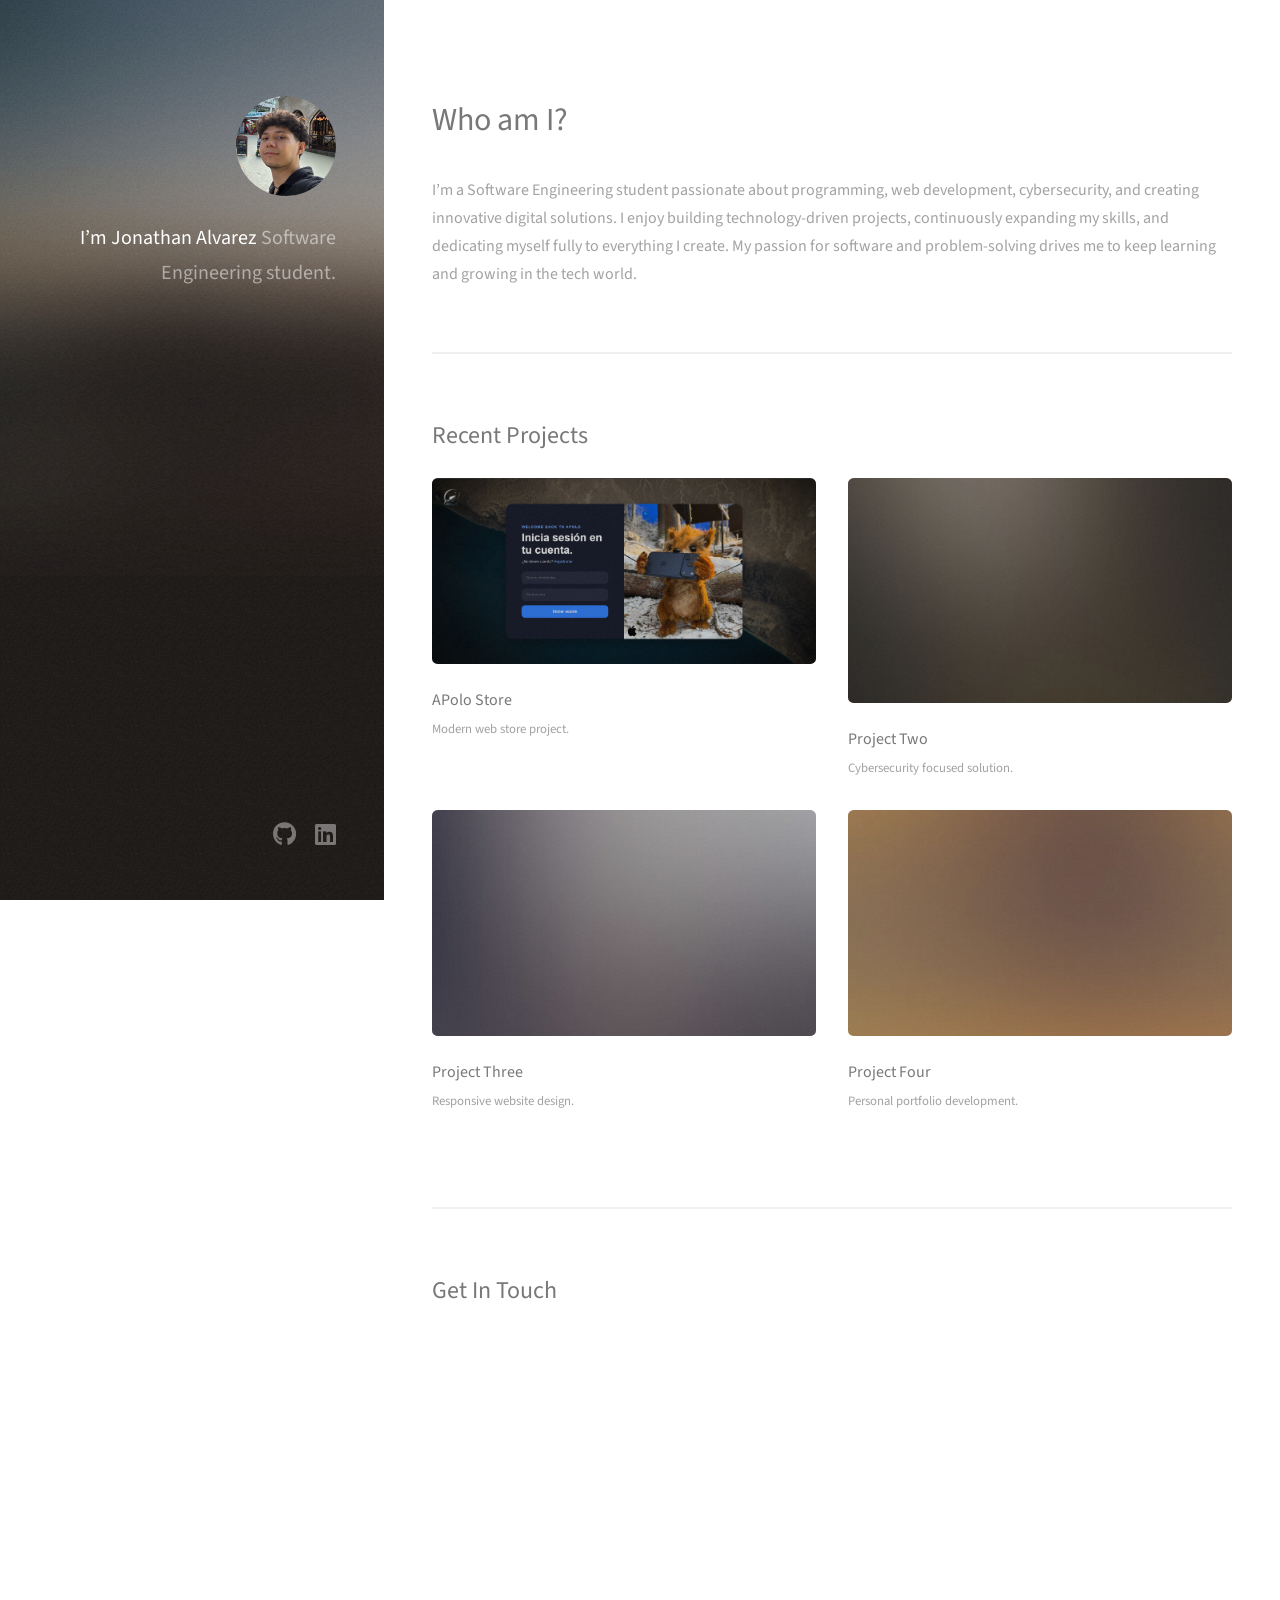
==== index.html @ e80d693e "Update index.html" ====
<!DOCTYPE HTML>
<!--
	Strata by HTML5 UP
-->
<html>
	<head>
		<title>Jonathan Alvarez - Introduction</title>

		<link rel="icon" type="image/png" href="images/favicon.png">

		<meta charset="utf-8" />
		<meta name="viewport" content="width=device-width, initial-scale=1, user-scalable=no" />

		<link rel="stylesheet" href="assets/css/main.css" />

		<!-- AOS Animations -->
		<link rel="stylesheet" href="https://unpkg.com/aos@2.3.1/dist/aos.css" />

	</head>

	<body class="is-preload">

		<!-- Header -->
		<header id="header">
			<div class="inner" data-aos="fade-right">

				<a href="#" class="image avatar">
					<img src="images/avatar.jpg" alt="" />
				</a>

				<h1>
					<strong>I’m Jonathan Alvarez</strong><br />
					Software Engineering student.
				</h1>

			</div>
		</header>

		<!-- Main -->
		<div id="main">

			<!-- One -->
			<section id="one" data-aos="fade-up">

				<header class="major">
					<h2>Who am I?</h2>
				</header>

				<p>
					I’m a Software Engineering student passionate about programming,
					web development, cybersecurity, and creating innovative digital
					solutions. I enjoy building technology-driven projects,
					continuously expanding my skills, and dedicating myself fully
					to everything I create. My passion for software and
					problem-solving drives me to keep learning and growing
					in the tech world.
				</p>

			</section>

			<!-- Two -->
<section id="two" data-aos="fade-up">

	<h2>Recent Projects</h2>

	<div class="row">

		<article class="col-6 col-12-xsmall work-item"
		data-aos="fade-up"
		data-aos-delay="100">

			<a href="images/fulls/01.png" class="image fit">
				<img src="images/thumbs/01.png" alt="" />
			</a>

			<h3>APolo Store</h3>
			<p>Modern web store project.</p>

		</article>

		<article class="col-6 col-12-xsmall work-item"
		data-aos="fade-up"
		data-aos-delay="200">

			<a href="images/fulls/02.jpg" class="image fit">
				<img src="images/thumbs/02.jpg" alt="" />
			</a>

			<h3>Project Two</h3>
			<p>Cybersecurity focused solution.</p>

		</article>

		<article class="col-6 col-12-xsmall work-item"
		data-aos="fade-up"
		data-aos-delay="300">

			<a href="images/fulls/03.jpg" class="image fit">
				<img src="images/thumbs/03.jpg" alt="" />
			</a>

			<h3>Project Three</h3>
			<p>Responsive website design.</p>

		</article>

		<article class="col-6 col-12-xsmall work-item"
		data-aos="fade-up"
		data-aos-delay="400">

			<a href="images/fulls/04.jpg" class="image fit">
				<img src="images/thumbs/04.jpg" alt="" />
			</a>

			<h3>Project Four</h3>
			<p>Personal portfolio development.</p>

		</article>

	</div>

</section>

			<!-- Three -->
			<section id="two" data-aos="fade-up" data-aos-duration="2500">

				<h2>Get In Touch</h2>

				<div class="row">

					<div class="col-8 col-12-small">

						<iframe 
							data-tally-src="https://tally.so/embed/J9eVKo"
							loading="lazy"
							width="100%"
							height="600"
							frameborder="0"
							marginheight="0"
							marginwidth="0"
							title="Contact Form">
						</iframe>

						<script>
						var d=document,w="https://tally.so/widgets/embed.js",v=function(){
						if(typeof Tally!=="undefined"){Tally.loadEmbeds();}
						else{
							d.querySelectorAll("iframe[data-tally-src]:not([src])")
							.forEach(function(e){e.src=e.dataset.tallySrc;});
						}
						};
						if(typeof Tally!=="undefined"){v();}
						else if(d.querySelector('script[src="'+w+'"]')==null){
							var s=d.createElement("script");
							s.src=w;
							s.onload=v;
							s.onerror=v;
							d.body.appendChild(s);
						}
						</script>

					</div>

				</div>

			</section>

		</div>

		<!-- Footer -->
		<footer id="footer">

			<div class="inner">

				<ul class="icons">

					<li>
						<a href="https://github.com/JoniAlv"
						class="icon brands fa-github"
						target="_blank">

						<span class="label">Github</span>
						</a>
					</li>

					<li>
						<a href="https://www.linkedin.com/in/jonathan-alvarez-beh-a137b640a/"
						class="icon brands fa-linkedin"
						target="_blank">

						<span class="label">LinkedIn</span>
						</a>
					</li>

				</ul>

			</div>

		</footer>

		<!-- Scripts -->
		<script src="assets/js/jquery.min.js"></script>
		<script src="assets/js/jquery.poptrox.min.js"></script>
		<script src="assets/js/browser.min.js"></script>
		<script src="assets/js/breakpoints.min.js"></script>
		<script src="assets/js/util.js"></script>
		<script src="assets/js/main.js"></script>

		<!-- AOS -->
		<script src="https://unpkg.com/aos@2.3.1/dist/aos.js"></script>

		<script>
			AOS.init({
	duration: 2200,
	delay: 100,
	easing: 'ease-in-out',
	once: true
});
		</script>

	</body>
</html>
---- assets/css/main.css ----
@import url("fontawesome-all.min.css");
@import url("https://fonts.googleapis.com/css?family=Source+Sans+Pro:400,400italic");

/*
	Strata by HTML5 UP
	html5up.net | @ajlkn
	Free for personal and commercial use under the CCA 3.0 license (html5up.net/license)
*/

html, body, div, span, applet, object,
iframe, h1, h2, h3, h4, h5, h6, p, blockquote,
pre, a, abbr, acronym, address, big, cite,
code, del, dfn, em, img, ins, kbd, q, s, samp,
small, strike, strong, sub, sup, tt, var, b,
u, i, center, dl, dt, dd, ol, ul, li, fieldset,
form, label, legend, table, caption, tbody,
tfoot, thead, tr, th, td, article, aside,
canvas, details, embed, figure, figcaption,
footer, header, hgroup, menu, nav, output, ruby,
section, summary, time, mark, audio, video {
	margin: 0;
	padding: 0;
	border: 0;
	font-size: 100%;
	font: inherit;
	vertical-align: baseline;}

article, aside, details, figcaption, figure,
footer, header, hgroup, menu, nav, section {
	display: block;}

body {
	line-height: 1;
}

ol, ul {
	list-style: none;
}

blockquote, q {
	quotes: none;
}

	blockquote:before, blockquote:after, q:before, q:after {
		content: '';
		content: none;
	}

table {
	border-collapse: collapse;
	border-spacing: 0;
}

body {
	-webkit-text-size-adjust: none;
}

mark {
	background-color: transparent;
	color: inherit;
}

input::-moz-focus-inner {
	border: 0;
	padding: 0;
}

input, select, textarea {
	-moz-appearance: none;
	-webkit-appearance: none;
	-ms-appearance: none;
	appearance: none;
}

/* Basic */

	html {
		box-sizing: border-box;
	}

	*, *:before, *:after {
		box-sizing: inherit;
	}

	body {
		background: #fff;
	}

		body.is-preload *, body.is-preload *:before, body.is-preload *:after {
			-moz-animation: none !important;
			-webkit-animation: none !important;
			-ms-animation: none !important;
			animation: none !important;
			-moz-transition: none !important;
			-webkit-transition: none !important;
			-ms-transition: none !important;
			transition: none !important;
		}

	body, input, select, textarea {
		color: #a2a2a2;
		font-family: "Source Sans Pro", Helvetica, sans-serif;
		font-size: 16pt;
		font-weight: 400;
		line-height: 1.75em;
	}

	a {
		-moz-transition: color 0.2s ease-in-out, border-color 0.2s ease-in-out;
		-webkit-transition: color 0.2s ease-in-out, border-color 0.2s ease-in-out;
		-ms-transition: color 0.2s ease-in-out, border-color 0.2s ease-in-out;
		transition: color 0.2s ease-in-out, border-color 0.2s ease-in-out;
		border-bottom: dotted 1px;
		color: #49bf9d;
		text-decoration: none;
	}

		a:hover {
			border-bottom-color: transparent;
			color: #49bf9d !important;
			text-decoration: none;
		}

	strong, b {
		color: #787878;
		font-weight: 400;
	}

	em, i {
		font-style: italic;
	}

	p {
		margin: 0 0 2em 0;
	}

	h1, h2, h3, h4, h5, h6 {
		color: #787878;
		font-weight: 400;
		line-height: 1em;
		margin: 0 0 1em 0;
	}

		h1 a, h2 a, h3 a, h4 a, h5 a, h6 a {
			color: inherit;
			text-decoration: none;
		}

	h1 {
		font-size: 2em;
		line-height: 1.5em;
	}

	h2 {
		font-size: 1.5em;
		line-height: 1.5em;
	}

	h3 {
		font-size: 1.25em;
		line-height: 1.5em;
	}

	h4 {
		font-size: 1.1em;
		line-height: 1.5em;
	}

	h5 {
		font-size: 0.9em;
		line-height: 1.5em;
	}

	h6 {
		font-size: 0.7em;
		line-height: 1.5em;
	}

	sub {
		font-size: 0.8em;
		position: relative;
		top: 0.5em;
	}

	sup {
		font-size: 0.8em;
		position: relative;
		top: -0.5em;
	}

	hr {
		border: 0;
		border-bottom: solid 2px #efefef;
		margin: 2em 0;
	}

		hr.major {
			margin: 3em 0;
		}

	blockquote {
		border-left: solid 6px #efefef;
		font-style: italic;
		margin: 0 0 2em 0;
		padding: 0.5em 0 0.5em 1.5em;
	}

	code {
		background: #f7f7f7;
		border-radius: 0.35em;
		border: solid 2px #efefef;
		font-family: "Courier New", monospace;
		font-size: 0.9em;
		margin: 0 0.25em;
		padding: 0.25em 0.65em;
	}

	pre {
		-webkit-overflow-scrolling: touch;
		font-family: "Courier New", monospace;
		font-size: 0.9em;
		margin: 0 0 2em 0;
	}

		pre code {
			display: block;
			line-height: 1.75em;
			padding: 1em 1.5em;
			overflow-x: auto;
		}

	.align-left {
		text-align: left;
	}

	.align-center {
		text-align: center;
	}

	.align-right {
		text-align: right;
	}

/* Container */

	.container {
		margin: 0 auto;
		max-width: calc(100% - 4em);
		width: 100%;
	}

		.container.xsmall {
			width: 25%;
		}

		.container.small {
			width: 50%;
		}

		.container.medium {
			width: 75%;
		}

		.container.large {
			width: 125%;
		}

		.container.xlarge {
			width: 150%;
		}

		.container.max {
			width: 100%;
		}

		@media screen and (max-width: 980px) {

			.container {
				width: 100% !important;
				max-width: 100% !important;
			}

		}

		@media screen and (max-width: 480px) {

			.container {
				max-width: calc(100% - 3em);
			}

		}

/* Row */

	.row {
		display: flex;
		flex-wrap: wrap;
		box-sizing: border-box;
		align-items: stretch;
	}

		.row > * {
			box-sizing: border-box;
		}

		.row.gtr-uniform > * > :last-child {
			margin-bottom: 0;
		}

		.row.aln-left {
			justify-content: flex-start;
		}

		.row.aln-center {
			justify-content: center;
		}

		.row.aln-right {
			justify-content: flex-end;
		}

		.row.aln-top {
			align-items: flex-start;
		}

		.row.aln-middle {
			align-items: center;
		}

		.row.aln-bottom {
			align-items: flex-end;
		}

		.row > .imp {
			order: -1;
		}

		.row > .col-1 {
			width: 8.33333%;
		}

		.row > .off-1 {
			margin-left: 8.33333%;
		}

		.row > .col-2 {
			width: 16.66667%;
		}

		.row > .off-2 {
			margin-left: 16.66667%;
		}

		.row > .col-3 {
			width: 25%;
		}

		.row > .off-3 {
			margin-left: 25%;
		}

		.row > .col-4 {
			width: 33.33333%;
		}

		.row > .off-4 {
			margin-left: 33.33333%;
		}

		.row > .col-5 {
			width: 41.66667%;
		}

		.row > .off-5 {
			margin-left: 41.66667%;
		}

		.row > .col-6 {
			width: 50%;
		}

		.row > .off-6 {
			margin-left: 50%;
		}

		.row > .col-7 {
			width: 58.33333%;
		}

		.row > .off-7 {
			margin-left: 58.33333%;
		}

		.row > .col-8 {
			width: 66.66667%;
		}

		.row > .off-8 {
			margin-left: 66.66667%;
		}

		.row > .col-9 {
			width: 75%;
		}

		.row > .off-9 {
			margin-left: 75%;
		}

		.row > .col-10 {
			width: 83.33333%;
		}

		.row > .off-10 {
			margin-left: 83.33333%;
		}

		.row > .col-11 {
			width: 91.66667%;
		}

		.row > .off-11 {
			margin-left: 91.66667%;
		}

		.row > .col-12 {
			width: 100%;
		}

		.row > .off-12 {
			margin-left: 100%;
		}

		.row.gtr-0 {
			margin-top: 0;
			margin-left: 0em;
		}

			.row.gtr-0 > * {
				padding: 0 0 0 0em;
			}

			.row.gtr-0.gtr-uniform {
				margin-top: 0em;
			}

				.row.gtr-0.gtr-uniform > * {
					padding-top: 0em;
				}

		.row.gtr-25 {
			margin-top: 0;
			margin-left: -0.625em;
		}

			.row.gtr-25 > * {
				padding: 0 0 0 0.625em;
			}

			.row.gtr-25.gtr-uniform {
				margin-top: -0.625em;
			}

				.row.gtr-25.gtr-uniform > * {
					padding-top: 0.625em;
				}

		.row.gtr-50 {
			margin-top: 0;
			margin-left: -1.25em;
		}

			.row.gtr-50 > * {
				padding: 0 0 0 1.25em;
			}

			.row.gtr-50.gtr-uniform {
				margin-top: -1.25em;
			}

				.row.gtr-50.gtr-uniform > * {
					padding-top: 1.25em;
				}

		.row {
			margin-top: 0;
			margin-left: -2.5em;
		}

			.row > * {
				padding: 0 0 0 2.5em;
			}

			.row.gtr-uniform {
				margin-top: -2.5em;
			}

				.row.gtr-uniform > * {
					padding-top: 2.5em;
				}

		.row.gtr-150 {
			margin-top: 0;
			margin-left: -3.75em;
		}

			.row.gtr-150 > * {
				padding: 0 0 0 3.75em;
			}

			.row.gtr-150.gtr-uniform {
				margin-top: -3.75em;
			}

				.row.gtr-150.gtr-uniform > * {
					padding-top: 3.75em;
				}

		.row.gtr-200 {
			margin-top: 0;
			margin-left: -5em;
		}

			.row.gtr-200 > * {
				padding: 0 0 0 5em;
			}

			.row.gtr-200.gtr-uniform {
				margin-top: -5em;
			}

				.row.gtr-200.gtr-uniform > * {
					padding-top: 5em;
				}

		@media screen and (max-width: 1800px) {

			.row {
				display: flex;
				flex-wrap: wrap;
				box-sizing: border-box;
				align-items: stretch;
			}

				.row > * {
					box-sizing: border-box;
				}

				.row.gtr-uniform > * > :last-child {
					margin-bottom: 0;
				}

				.row.aln-left {
					justify-content: flex-start;
				}

				.row.aln-center {
					justify-content: center;
				}

				.row.aln-right {
					justify-content: flex-end;
				}

				.row.aln-top {
					align-items: flex-start;
				}

				.row.aln-middle {
					align-items: center;
				}

				.row.aln-bottom {
					align-items: flex-end;
				}

				.row > .imp-xlarge {
					order: -1;
				}

				.row > .col-1-xlarge {
					width: 8.33333%;
				}

				.row > .off-1-xlarge {
					margin-left: 8.33333%;
				}

				.row > .col-2-xlarge {
					width: 16.66667%;
				}

				.row > .off-2-xlarge {
					margin-left: 16.66667%;
				}

				.row > .col-3-xlarge {
					width: 25%;
				}

				.row > .off-3-xlarge {
					margin-left: 25%;
				}

				.row > .col-4-xlarge {
					width: 33.33333%;
				}

				.row > .off-4-xlarge {
					margin-left: 33.33333%;
				}

				.row > .col-5-xlarge {
					width: 41.66667%;
				}

				.row > .off-5-xlarge {
					margin-left: 41.66667%;
				}

				.row > .col-6-xlarge {
					width: 50%;
				}

				.row > .off-6-xlarge {
					margin-left: 50%;
				}

				.row > .col-7-xlarge {
					width: 58.33333%;
				}

				.row > .off-7-xlarge {
					margin-left: 58.33333%;
				}

				.row > .col-8-xlarge {
					width: 66.66667%;
				}

				.row > .off-8-xlarge {
					margin-left: 66.66667%;
				}

				.row > .col-9-xlarge {
					width: 75%;
				}

				.row > .off-9-xlarge {
					margin-left: 75%;
				}

				.row > .col-10-xlarge {
					width: 83.33333%;
				}

				.row > .off-10-xlarge {
					margin-left: 83.33333%;
				}

				.row > .col-11-xlarge {
					width: 91.66667%;
				}

				.row > .off-11-xlarge {
					margin-left: 91.66667%;
				}

				.row > .col-12-xlarge {
					width: 100%;
				}

				.row > .off-12-xlarge {
					margin-left: 100%;
				}

				.row.gtr-0 {
					margin-top: 0;
					margin-left: 0em;
				}

					.row.gtr-0 > * {
						padding: 0 0 0 0em;
					}

					.row.gtr-0.gtr-uniform {
						margin-top: 0em;
					}

						.row.gtr-0.gtr-uniform > * {
							padding-top: 0em;
						}

				.row.gtr-25 {
					margin-top: 0;
					margin-left: -0.625em;
				}

					.row.gtr-25 > * {
						padding: 0 0 0 0.625em;
					}

					.row.gtr-25.gtr-uniform {
						margin-top: -0.625em;
					}

						.row.gtr-25.gtr-uniform > * {
							padding-top: 0.625em;
						}

				.row.gtr-50 {
					margin-top: 0;
					margin-left: -1.25em;
				}

					.row.gtr-50 > * {
						padding: 0 0 0 1.25em;
					}

					.row.gtr-50.gtr-uniform {
						margin-top: -1.25em;
					}

						.row.gtr-50.gtr-uniform > * {
							padding-top: 1.25em;
						}

				.row {
					margin-top: 0;
					margin-left: -2.5em;
				}

					.row > * {
						padding: 0 0 0 2.5em;
					}

					.row.gtr-uniform {
						margin-top: -2.5em;
					}

						.row.gtr-uniform > * {
							padding-top: 2.5em;
						}

				.row.gtr-150 {
					margin-top: 0;
					margin-left: -3.75em;
				}

					.row.gtr-150 > * {
						padding: 0 0 0 3.75em;
					}

					.row.gtr-150.gtr-uniform {
						margin-top: -3.75em;
					}

						.row.gtr-150.gtr-uniform > * {
							padding-top: 3.75em;
						}

				.row.gtr-200 {
					margin-top: 0;
					margin-left: -5em;
				}

					.row.gtr-200 > * {
						padding: 0 0 0 5em;
					}

					.row.gtr-200.gtr-uniform {
						margin-top: -5em;
					}

						.row.gtr-200.gtr-uniform > * {
							padding-top: 5em;
						}

		}

		@media screen and (max-width: 1280px) {

			.row {
				display: flex;
				flex-wrap: wrap;
				box-sizing: border-box;
				align-items: stretch;
			}

				.row > * {
					box-sizing: border-box;
				}

				.row.gtr-uniform > * > :last-child {
					margin-bottom: 0;
				}

				.row.aln-left {
					justify-content: flex-start;
				}

				.row.aln-center {
					justify-content: center;
				}

				.row.aln-right {
					justify-content: flex-end;
				}

				.row.aln-top {
					align-items: flex-start;
				}

				.row.aln-middle {
					align-items: center;
				}

				.row.aln-bottom {
					align-items: flex-end;
				}

				.row > .imp-large {
					order: -1;
				}

				.row > .col-1-large {
					width: 8.33333%;
				}

				.row > .off-1-large {
					margin-left: 8.33333%;
				}

				.row > .col-2-large {
					width: 16.66667%;
				}

				.row > .off-2-large {
					margin-left: 16.66667%;
				}

				.row > .col-3-large {
					width: 25%;
				}

				.row > .off-3-large {
					margin-left: 25%;
				}

				.row > .col-4-large {
					width: 33.33333%;
				}

				.row > .off-4-large {
					margin-left: 33.33333%;
				}

				.row > .col-5-large {
					width: 41.66667%;
				}

				.row > .off-5-large {
					margin-left: 41.66667%;
				}

				.row > .col-6-large {
					width: 50%;
				}

				.row > .off-6-large {
					margin-left: 50%;
				}

				.row > .col-7-large {
					width: 58.33333%;
				}

				.row > .off-7-large {
					margin-left: 58.33333%;
				}

				.row > .col-8-large {
					width: 66.66667%;
				}

				.row > .off-8-large {
					margin-left: 66.66667%;
				}

				.row > .col-9-large {
					width: 75%;
				}

				.row > .off-9-large {
					margin-left: 75%;
				}

				.row > .col-10-large {
					width: 83.33333%;
				}

				.row > .off-10-large {
					margin-left: 83.33333%;
				}

				.row > .col-11-large {
					width: 91.66667%;
				}

				.row > .off-11-large {
					margin-left: 91.66667%;
				}

				.row > .col-12-large {
					width: 100%;
				}

				.row > .off-12-large {
					margin-left: 100%;
				}

				.row.gtr-0 {
					margin-top: 0;
					margin-left: 0em;
				}

					.row.gtr-0 > * {
						padding: 0 0 0 0em;
					}

					.row.gtr-0.gtr-uniform {
						margin-top: 0em;
					}

						.row.gtr-0.gtr-uniform > * {
							padding-top: 0em;
						}

				.row.gtr-25 {
					margin-top: 0;
					margin-left: -0.5em;
				}

					.row.gtr-25 > * {
						padding: 0 0 0 0.5em;
					}

					.row.gtr-25.gtr-uniform {
						margin-top: -0.5em;
					}

						.row.gtr-25.gtr-uniform > * {
							padding-top: 0.5em;
						}

				.row.gtr-50 {
					margin-top: 0;
					margin-left: -1em;
				}

					.row.gtr-50 > * {
						padding: 0 0 0 1em;
					}

					.row.gtr-50.gtr-uniform {
						margin-top: -1em;
					}

						.row.gtr-50.gtr-uniform > * {
							padding-top: 1em;
						}

				.row {
					margin-top: 0;
					margin-left: -2em;
				}

					.row > * {
						padding: 0 0 0 2em;
					}

					.row.gtr-uniform {
						margin-top: -2em;
					}

						.row.gtr-uniform > * {
							padding-top: 2em;
						}

				.row.gtr-150 {
					margin-top: 0;
					margin-left: -3em;
				}

					.row.gtr-150 > * {
						padding: 0 0 0 3em;
					}

					.row.gtr-150.gtr-uniform {
						margin-top: -3em;
					}

						.row.gtr-150.gtr-uniform > * {
							padding-top: 3em;
						}

				.row.gtr-200 {
					margin-top: 0;
					margin-left: -4em;
				}

					.row.gtr-200 > * {
						padding: 0 0 0 4em;
					}

					.row.gtr-200.gtr-uniform {
						margin-top: -4em;
					}

						.row.gtr-200.gtr-uniform > * {
							padding-top: 4em;
						}

		}

		@media screen and (max-width: 980px) {

			.row {
				display: flex;
				flex-wrap: wrap;
				box-sizing: border-box;
				align-items: stretch;
			}

				.row > * {
					box-sizing: border-box;
				}

				.row.gtr-uniform > * > :last-child {
					margin-bottom: 0;
				}

				.row.aln-left {
					justify-content: flex-start;
				}

				.row.aln-center {
					justify-content: center;
				}

				.row.aln-right {
					justify-content: flex-end;
				}

				.row.aln-top {
					align-items: flex-start;
				}

				.row.aln-middle {
					align-items: center;
				}

				.row.aln-bottom {
					align-items: flex-end;
				}

				.row > .imp-medium {
					order: -1;
				}

				.row > .col-1-medium {
					width: 8.33333%;
				}

				.row > .off-1-medium {
					margin-left: 8.33333%;
				}

				.row > .col-2-medium {
					width: 16.66667%;
				}

				.row > .off-2-medium {
					margin-left: 16.66667%;
				}

				.row > .col-3-medium {
					width: 25%;
				}

				.row > .off-3-medium {
					margin-left: 25%;
				}

				.row > .col-4-medium {
					width: 33.33333%;
				}

				.row > .off-4-medium {
					margin-left: 33.33333%;
				}

				.row > .col-5-medium {
					width: 41.66667%;
				}

				.row > .off-5-medium {
					margin-left: 41.66667%;
				}

				.row > .col-6-medium {
					width: 50%;
				}

				.row > .off-6-medium {
					margin-left: 50%;
				}

				.row > .col-7-medium {
					width: 58.33333%;
				}

				.row > .off-7-medium {
					margin-left: 58.33333%;
				}

				.row > .col-8-medium {
					width: 66.66667%;
				}

				.row > .off-8-medium {
					margin-left: 66.66667%;
				}

				.row > .col-9-medium {
					width: 75%;
				}

				.row > .off-9-medium {
					margin-left: 75%;
				}

				.row > .col-10-medium {
					width: 83.33333%;
				}

				.row > .off-10-medium {
					margin-left: 83.33333%;
				}

				.row > .col-11-medium {
					width: 91.66667%;
				}

				.row > .off-11-medium {
					margin-left: 91.66667%;
				}

				.row > .col-12-medium {
					width: 100%;
				}

				.row > .off-12-medium {
					margin-left: 100%;
				}

				.row.gtr-0 {
					margin-top: 0;
					margin-left: 0em;
				}

					.row.gtr-0 > * {
						padding: 0 0 0 0em;
					}

					.row.gtr-0.gtr-uniform {
						margin-top: 0em;
					}

						.row.gtr-0.gtr-uniform > * {
							padding-top: 0em;
						}

				.row.gtr-25 {
					margin-top: 0;
					margin-left: -0.5em;
				}

					.row.gtr-25 > * {
						padding: 0 0 0 0.5em;
					}

					.row.gtr-25.gtr-uniform {
						margin-top: -0.5em;
					}

						.row.gtr-25.gtr-uniform > * {
							padding-top: 0.5em;
						}

				.row.gtr-50 {
					margin-top: 0;
					margin-left: -1em;
				}

					.row.gtr-50 > * {
						padding: 0 0 0 1em;
					}

					.row.gtr-50.gtr-uniform {
						margin-top: -1em;
					}

						.row.gtr-50.gtr-uniform > * {
							padding-top: 1em;
						}

				.row {
					margin-top: 0;
					margin-left: -2em;
				}

					.row > * {
						padding: 0 0 0 2em;
					}

					.row.gtr-uniform {
						margin-top: -2em;
					}

						.row.gtr-uniform > * {
							padding-top: 2em;
						}

				.row.gtr-150 {
					margin-top: 0;
					margin-left: -3em;
				}

					.row.gtr-150 > * {
						padding: 0 0 0 3em;
					}

					.row.gtr-150.gtr-uniform {
						margin-top: -3em;
					}

						.row.gtr-150.gtr-uniform > * {
							padding-top: 3em;
						}

				.row.gtr-200 {
					margin-top: 0;
					margin-left: -4em;
				}

					.row.gtr-200 > * {
						padding: 0 0 0 4em;
					}

					.row.gtr-200.gtr-uniform {
						margin-top: -4em;
					}

						.row.gtr-200.gtr-uniform > * {
							padding-top: 4em;
						}

		}

		@media screen and (max-width: 736px) {

			.row {
				display: flex;
				flex-wrap: wrap;
				box-sizing: border-box;
				align-items: stretch;
			}

				.row > * {
					box-sizing: border-box;
				}

				.row.gtr-uniform > * > :last-child {
					margin-bottom: 0;
				}

				.row.aln-left {
					justify-content: flex-start;
				}

				.row.aln-center {
					justify-content: center;
				}

				.row.aln-right {
					justify-content: flex-end;
				}

				.row.aln-top {
					align-items: flex-start;
				}

				.row.aln-middle {
					align-items: center;
				}

				.row.aln-bottom {
					align-items: flex-end;
				}

				.row > .imp-small {
					order: -1;
				}

				.row > .col-1-small {
					width: 8.33333%;
				}

				.row > .off-1-small {
					margin-left: 8.33333%;
				}

				.row > .col-2-small {
					width: 16.66667%;
				}

				.row > .off-2-small {
					margin-left: 16.66667%;
				}

				.row > .col-3-small {
					width: 25%;
				}

				.row > .off-3-small {
					margin-left: 25%;
				}

				.row > .col-4-small {
					width: 33.33333%;
				}

				.row > .off-4-small {
					margin-left: 33.33333%;
				}

				.row > .col-5-small {
					width: 41.66667%;
				}

				.row > .off-5-small {
					margin-left: 41.66667%;
				}

				.row > .col-6-small {
					width: 50%;
				}

				.row > .off-6-small {
					margin-left: 50%;
				}

				.row > .col-7-small {
					width: 58.33333%;
				}

				.row > .off-7-small {
					margin-left: 58.33333%;
				}

				.row > .col-8-small {
					width: 66.66667%;
				}

				.row > .off-8-small {
					margin-left: 66.66667%;
				}

				.row > .col-9-small {
					width: 75%;
				}

				.row > .off-9-small {
					margin-left: 75%;
				}

				.row > .col-10-small {
					width: 83.33333%;
				}

				.row > .off-10-small {
					margin-left: 83.33333%;
				}

				.row > .col-11-small {
					width: 91.66667%;
				}

				.row > .off-11-small {
					margin-left: 91.66667%;
				}

				.row > .col-12-small {
					width: 100%;
				}

				.row > .off-12-small {
					margin-left: 100%;
				}

				.row.gtr-0 {
					margin-top: 0;
					margin-left: 0em;
				}

					.row.gtr-0 > * {
						padding: 0 0 0 0em;
					}

					.row.gtr-0.gtr-uniform {
						margin-top: 0em;
					}

						.row.gtr-0.gtr-uniform > * {
							padding-top: 0em;
						}

				.row.gtr-25 {
					margin-top: 0;
					margin-left: -0.375em;
				}

					.row.gtr-25 > * {
						padding: 0 0 0 0.375em;
					}

					.row.gtr-25.gtr-uniform {
						margin-top: -0.375em;
					}

						.row.gtr-25.gtr-uniform > * {
							padding-top: 0.375em;
						}

				.row.gtr-50 {
					margin-top: 0;
					margin-left: -0.75em;
				}

					.row.gtr-50 > * {
						padding: 0 0 0 0.75em;
					}

					.row.gtr-50.gtr-uniform {
						margin-top: -0.75em;
					}

						.row.gtr-50.gtr-uniform > * {
							padding-top: 0.75em;
						}

				.row {
					margin-top: 0;
					margin-left: -1.5em;
				}

					.row > * {
						padding: 0 0 0 1.5em;
					}

					.row.gtr-uniform {
						margin-top: -1.5em;
					}

						.row.gtr-uniform > * {
							padding-top: 1.5em;
						}

				.row.gtr-150 {
					margin-top: 0;
					margin-left: -2.25em;
				}

					.row.gtr-150 > * {
						padding: 0 0 0 2.25em;
					}

					.row.gtr-150.gtr-uniform {
						margin-top: -2.25em;
					}

						.row.gtr-150.gtr-uniform > * {
							padding-top: 2.25em;
						}

				.row.gtr-200 {
					margin-top: 0;
					margin-left: -3em;
				}

					.row.gtr-200 > * {
						padding: 0 0 0 3em;
					}

					.row.gtr-200.gtr-uniform {
						margin-top: -3em;
					}

						.row.gtr-200.gtr-uniform > * {
							padding-top: 3em;
						}

		}

		@media screen and (max-width: 480px) {

			.row {
				display: flex;
				flex-wrap: wrap;
				box-sizing: border-box;
				align-items: stretch;
			}

				.row > * {
					box-sizing: border-box;
				}

				.row.gtr-uniform > * > :last-child {
					margin-bottom: 0;
				}

				.row.aln-left {
					justify-content: flex-start;
				}

				.row.aln-center {
					justify-content: center;
				}

				.row.aln-right {
					justify-content: flex-end;
				}

				.row.aln-top {
					align-items: flex-start;
				}

				.row.aln-middle {
					align-items: center;
				}

				.row.aln-bottom {
					align-items: flex-end;
				}

				.row > .imp-xsmall {
					order: -1;
				}

				.row > .col-1-xsmall {
					width: 8.33333%;
				}

				.row > .off-1-xsmall {
					margin-left: 8.33333%;
				}

				.row > .col-2-xsmall {
					width: 16.66667%;
				}

				.row > .off-2-xsmall {
					margin-left: 16.66667%;
				}

				.row > .col-3-xsmall {
					width: 25%;
				}

				.row > .off-3-xsmall {
					margin-left: 25%;
				}

				.row > .col-4-xsmall {
					width: 33.33333%;
				}

				.row > .off-4-xsmall {
					margin-left: 33.33333%;
				}

				.row > .col-5-xsmall {
					width: 41.66667%;
				}

				.row > .off-5-xsmall {
					margin-left: 41.66667%;
				}

				.row > .col-6-xsmall {
					width: 50%;
				}

				.row > .off-6-xsmall {
					margin-left: 50%;
				}

				.row > .col-7-xsmall {
					width: 58.33333%;
				}

				.row > .off-7-xsmall {
					margin-left: 58.33333%;
				}

				.row > .col-8-xsmall {
					width: 66.66667%;
				}

				.row > .off-8-xsmall {
					margin-left: 66.66667%;
				}

				.row > .col-9-xsmall {
					width: 75%;
				}

				.row > .off-9-xsmall {
					margin-left: 75%;
				}

				.row > .col-10-xsmall {
					width: 83.33333%;
				}

				.row > .off-10-xsmall {
					margin-left: 83.33333%;
				}

				.row > .col-11-xsmall {
					width: 91.66667%;
				}

				.row > .off-11-xsmall {
					margin-left: 91.66667%;
				}

				.row > .col-12-xsmall {
					width: 100%;
				}

				.row > .off-12-xsmall {
					margin-left: 100%;
				}

				.row.gtr-0 {
					margin-top: 0;
					margin-left: 0em;
				}

					.row.gtr-0 > * {
						padding: 0 0 0 0em;
					}

					.row.gtr-0.gtr-uniform {
						margin-top: 0em;
					}

						.row.gtr-0.gtr-uniform > * {
							padding-top: 0em;
						}

				.row.gtr-25 {
					margin-top: 0;
					margin-left: -0.375em;
				}

					.row.gtr-25 > * {
						padding: 0 0 0 0.375em;
					}

					.row.gtr-25.gtr-uniform {
						margin-top: -0.375em;
					}

						.row.gtr-25.gtr-uniform > * {
							padding-top: 0.375em;
						}

				.row.gtr-50 {
					margin-top: 0;
					margin-left: -0.75em;
				}

					.row.gtr-50 > * {
						padding: 0 0 0 0.75em;
					}

					.row.gtr-50.gtr-uniform {
						margin-top: -0.75em;
					}

						.row.gtr-50.gtr-uniform > * {
							padding-top: 0.75em;
						}

				.row {
					margin-top: 0;
					margin-left: -1.5em;
				}

					.row > * {
						padding: 0 0 0 1.5em;
					}

					.row.gtr-uniform {
						margin-top: -1.5em;
					}

						.row.gtr-uniform > * {
							padding-top: 1.5em;
						}

				.row.gtr-150 {
					margin-top: 0;
					margin-left: -2.25em;
				}

					.row.gtr-150 > * {
						padding: 0 0 0 2.25em;
					}

					.row.gtr-150.gtr-uniform {
						margin-top: -2.25em;
					}

						.row.gtr-150.gtr-uniform > * {
							padding-top: 2.25em;
						}

				.row.gtr-200 {
					margin-top: 0;
					margin-left: -3em;
				}

					.row.gtr-200 > * {
						padding: 0 0 0 3em;
					}

					.row.gtr-200.gtr-uniform {
						margin-top: -3em;
					}

						.row.gtr-200.gtr-uniform > * {
							padding-top: 3em;
						}

		}

/* Section/Article */

	section.special, article.special {
		text-align: center;
	}

	header p {
		color: #b2b2b2;
		position: relative;
		margin: 0 0 1.5em 0;
	}

	header h2 + p {
		font-size: 1.25em;
		margin-top: -1em;
		line-height: 1.5em;
	}

	header h3 + p {
		font-size: 1.1em;
		margin-top: -0.8em;
		line-height: 1.5em;
	}

	header h4 + p,
	header h5 + p,
	header h6 + p {
		font-size: 0.9em;
		margin-top: -0.6em;
		line-height: 1.5em;
	}

	header.major h2 {
		font-size: 2em;
	}

/* Form */

	form {
		margin: 0 0 2em 0;
	}

	label {
		color: #787878;
		display: block;
		font-size: 0.9em;
		font-weight: 400;
		margin: 0 0 1em 0;
	}

	input[type="text"],
	input[type="password"],
	input[type="email"],
	select,
	textarea {
		-moz-appearance: none;
		-webkit-appearance: none;
		-ms-appearance: none;
		appearance: none;
		background: #f7f7f7;
		border-radius: 0.35em;
		border: solid 2px transparent;
		color: inherit;
		display: block;
		outline: 0;
		padding: 0 0.75em;
		text-decoration: none;
		width: 100%;
	}

		input[type="text"]:invalid,
		input[type="password"]:invalid,
		input[type="email"]:invalid,
		select:invalid,
		textarea:invalid {
			box-shadow: none;
		}

		input[type="text"]:focus,
		input[type="password"]:focus,
		input[type="email"]:focus,
		select:focus,
		textarea:focus {
			border-color: #49bf9d;
		}

	select {
		background-image: url("data:image/svg+xml;charset=utf8,%3Csvg xmlns='http://www.w3.org/2000/svg' width='40' height='40' preserveAspectRatio='none' viewBox='0 0 40 40'%3E%3Cpath d='M9.4,12.3l10.4,10.4l10.4-10.4c0.2-0.2,0.5-0.4,0.9-0.4c0.3,0,0.6,0.1,0.9,0.4l3.3,3.3c0.2,0.2,0.4,0.5,0.4,0.9 c0,0.4-0.1,0.6-0.4,0.9L20.7,31.9c-0.2,0.2-0.5,0.4-0.9,0.4c-0.3,0-0.6-0.1-0.9-0.4L4.3,17.3c-0.2-0.2-0.4-0.5-0.4-0.9 c0-0.4,0.1-0.6,0.4-0.9l3.3-3.3c0.2-0.2,0.5-0.4,0.9-0.4S9.1,12.1,9.4,12.3z' fill='%23dfdfdf' /%3E%3C/svg%3E");
		background-size: 1.25rem;
		background-repeat: no-repeat;
		background-position: calc(100% - 1rem) center;
		height: 2.75em;
		padding-right: 2.75em;
		text-overflow: ellipsis;
	}

		select option {
			color: #787878;
			background: #fff;
		}

		select:focus::-ms-value {
			background-color: transparent;
		}

		select::-ms-expand {
			display: none;
		}

	input[type="text"],
	input[type="password"],
	input[type="email"],
	select {
		height: 2.75em;
	}

	textarea {
		padding: 0.75em;
	}

	input[type="checkbox"],
	input[type="radio"] {
		-moz-appearance: none;
		-webkit-appearance: none;
		-ms-appearance: none;
		appearance: none;
		display: block;
		float: left;
		margin-right: -2em;
		opacity: 0;
		width: 1em;
		z-index: -1;
	}

		input[type="checkbox"] + label,
		input[type="radio"] + label {
			text-decoration: none;
			color: #a2a2a2;
			cursor: pointer;
			display: inline-block;
			font-size: 1em;
			font-weight: 400;
			padding-left: 2.4em;
			padding-right: 0.75em;
			position: relative;
		}

			input[type="checkbox"] + label:before,
			input[type="radio"] + label:before {
				-moz-osx-font-smoothing: grayscale;
				-webkit-font-smoothing: antialiased;
				display: inline-block;
				font-style: normal;
				font-variant: normal;
				text-rendering: auto;
				line-height: 1;
				text-transform: none !important;
				font-family: 'Font Awesome 5 Free';
				font-weight: 900;
			}

			input[type="checkbox"] + label:before,
			input[type="radio"] + label:before {
				background: #f7f7f7;
				border-radius: 0.35em;
				border: solid 2px transparent;
				content: '';
				display: inline-block;
				font-size: 0.8em;
				height: 2.0625em;
				left: 0;
				line-height: 1.85625em;
				position: absolute;
				text-align: center;
				top: 0;
				width: 2.0625em;
			}

		input[type="checkbox"]:checked + label:before,
		input[type="radio"]:checked + label:before {
			background: #787878;
			border-color: #787878;
			color: #fff;
			content: '\f00c';
		}

		input[type="checkbox"]:focus + label:before,
		input[type="radio"]:focus + label:before {
			border-color: #49bf9d;
		}

	input[type="checkbox"] + label:before {
		border-radius: 0.35em;
	}

	input[type="radio"] + label:before {
		border-radius: 100%;
	}

	::-webkit-input-placeholder {
		color: #b2b2b2 !important;
		opacity: 1.0;
	}

	:-moz-placeholder {
		color: #b2b2b2 !important;
		opacity: 1.0;
	}

	::-moz-placeholder {
		color: #b2b2b2 !important;
		opacity: 1.0;
	}

	:-ms-input-placeholder {
		color: #b2b2b2 !important;
		opacity: 1.0;
	}

/* Box */

	.box {
		border-radius: 0.35em;
		border: solid 2px #efefef;
		margin-bottom: 2em;
		padding: 1.5em;
	}

		.box > :last-child,
		.box > :last-child > :last-child,
		.box > :last-child > :last-child > :last-child {
			margin-bottom: 0;
		}

		.box.alt {
			border: 0;
			border-radius: 0;
			padding: 0;
		}

/* Icon */

	.icon {
		text-decoration: none;
		border-bottom: none;
		position: relative;
	}

		.icon:before {
			-moz-osx-font-smoothing: grayscale;
			-webkit-font-smoothing: antialiased;
			display: inline-block;
			font-style: normal;
			font-variant: normal;
			text-rendering: auto;
			line-height: 1;
			text-transform: none !important;
			font-family: 'Font Awesome 5 Free';
			font-weight: 400;
		}

		.icon > .label {
			display: none;
		}

		.icon:before {
			line-height: inherit;
		}

		.icon.solid:before {
			font-weight: 900;
		}

		.icon.brands:before {
			font-family: 'Font Awesome 5 Brands';
		}

/* Image */

	.image {
		border-radius: 0.35em;
		border: 0;
		display: inline-block;
		position: relative;
	}

		.image:before {
			-moz-transition: opacity 0.2s ease-in-out;
			-webkit-transition: opacity 0.2s ease-in-out;
			-ms-transition: opacity 0.2s ease-in-out;
			transition: opacity 0.2s ease-in-out;
			background: url("images/overlay.png");
			border-radius: 0.35em;
			content: '';
			display: block;
			height: 100%;
			left: 0;
			opacity: 0.5;
			position: absolute;
			top: 0;
			width: 100%;
		}

		.image.thumb {
			text-align: center;
		}

			.image.thumb:after {
				-moz-transition: opacity 0.2s ease-in-out;
				-webkit-transition: opacity 0.2s ease-in-out;
				-ms-transition: opacity 0.2s ease-in-out;
				transition: opacity 0.2s ease-in-out;
				border-radius: 0.35em;
				border: solid 3px rgba(255, 255, 255, 0.5);
				color: #fff;
				content: 'View';
				display: inline-block;
				font-size: 0.8em;
				font-weight: 400;
				left: 50%;
				line-height: 2.25em;
				margin: -1.25em 0 0 -3em;
				opacity: 0;
				padding: 0 1.5em;
				position: absolute;
				text-align: center;
				text-decoration: none;
				top: 50%;
				white-space: nowrap;
			}

			.image.thumb:hover:after {
				opacity: 1.0;
			}

			.image.thumb:hover:before {
				background: url("images/overlay.png"), url("images/overlay.png");
				opacity: 1.0;
			}

		.image img {
			border-radius: 0.35em;
			display: block;
		}

		.image.left {
			float: left;
			margin: 0 1.5em 1em 0;
			top: 0.25em;
		}

		.image.right {
			float: right;
			margin: 0 0 1em 1.5em;
			top: 0.25em;
		}

		.image.left, .image.right {
			max-width: 40%;
		}

			.image.left img, .image.right img {
				width: 100%;
			}

		.image.fit {
			display: block;
			margin: 0 0 2em 0;
			width: 100%;
		}

			.image.fit img {
				width: 100%;
			}

		.image.avatar {
			border-radius: 100%;
		}

			.image.avatar:before {
				display: none;
			}

			.image.avatar img {
				border-radius: 100%;
				width: 100%;
			}

/* List */

	ol {
		list-style: decimal;
		margin: 0 0 2em 0;
		padding-left: 1.25em;
	}

		ol li {
			padding-left: 0.25em;
		}

	ul {
		list-style: disc;
		margin: 0 0 2em 0;
		padding-left: 1em;
	}

		ul li {
			padding-left: 0.5em;
		}

		ul.alt {
			list-style: none;
			padding-left: 0;
		}

			ul.alt li {
				border-top: solid 2px #efefef;
				padding: 0.5em 0;
			}

				ul.alt li:first-child {
					border-top: 0;
					padding-top: 0;
				}

	dl {
		margin: 0 0 2em 0;
	}

/* Icons */

	ul.icons {
		cursor: default;
		list-style: none;
		padding-left: 0;
	}

		ul.icons li {
			display: inline-block;
			padding: 0 1em 0 0;
		}

			ul.icons li:last-child {
				padding-right: 0;
			}

			ul.icons li .icon:before {
				font-size: 1.5em;
			}

/* Labeled Icons */

	ul.labeled-icons {
		list-style: none;
		padding: 0;
	}

		ul.labeled-icons li {
			line-height: 1.75em;
			margin: 1.5em 0 0 0;
			padding-left: 2.25em;
			position: relative;
		}

			ul.labeled-icons li:first-child {
				margin-top: 0;
			}

			ul.labeled-icons li a {
				color: inherit;
			}

			ul.labeled-icons li h3 {
				color: #b2b2b2;
				left: 0;
				position: absolute;
				text-align: center;
				top: 0;
				width: 1em;
			}

/* Actions */

	ul.actions {
		display: -moz-flex;
		display: -webkit-flex;
		display: -ms-flex;
		display: flex;
		cursor: default;
		list-style: none;
		margin-left: -1em;
		padding-left: 0;
	}

		ul.actions li {
			padding: 0 0 0 1em;
			vertical-align: middle;
		}

		ul.actions.special {
			-moz-justify-content: center;
			-webkit-justify-content: center;
			-ms-justify-content: center;
			justify-content: center;
			width: 100%;
			margin-left: 0;
		}

			ul.actions.special li:first-child {
				padding-left: 0;
			}

		ul.actions.stacked {
			-moz-flex-direction: column;
			-webkit-flex-direction: column;
			-ms-flex-direction: column;
			flex-direction: column;
			margin-left: 0;
		}

			ul.actions.stacked li {
				padding: 1.3em 0 0 0;
			}

				ul.actions.stacked li:first-child {
					padding-top: 0;
				}

		ul.actions.fit {
			width: calc(100% + 1em);
		}

			ul.actions.fit li {
				-moz-flex-grow: 1;
				-webkit-flex-grow: 1;
				-ms-flex-grow: 1;
				flex-grow: 1;
				-moz-flex-shrink: 1;
				-webkit-flex-shrink: 1;
				-ms-flex-shrink: 1;
				flex-shrink: 1;
				width: 100%;
			}

				ul.actions.fit li > * {
					width: 100%;
				}

			ul.actions.fit.stacked {
				width: 100%;
			}

		@media screen and (max-width: 480px) {

			ul.actions:not(.fixed) {
				-moz-flex-direction: column;
				-webkit-flex-direction: column;
				-ms-flex-direction: column;
				flex-direction: column;
				margin-left: 0;
				width: 100% !important;
			}

				ul.actions:not(.fixed) li {
					-moz-flex-grow: 1;
					-webkit-flex-grow: 1;
					-ms-flex-grow: 1;
					flex-grow: 1;
					-moz-flex-shrink: 1;
					-webkit-flex-shrink: 1;
					-ms-flex-shrink: 1;
					flex-shrink: 1;
					padding: 1em 0 0 0;
					text-align: center;
					width: 100%;
				}

					ul.actions:not(.fixed) li > * {
						width: 100%;
					}

					ul.actions:not(.fixed) li:first-child {
						padding-top: 0;
					}

					ul.actions:not(.fixed) li input[type="submit"],
					ul.actions:not(.fixed) li input[type="reset"],
					ul.actions:not(.fixed) li input[type="button"],
					ul.actions:not(.fixed) li button,
					ul.actions:not(.fixed) li .button {
						width: 100%;
					}

						ul.actions:not(.fixed) li input[type="submit"].icon:before,
						ul.actions:not(.fixed) li input[type="reset"].icon:before,
						ul.actions:not(.fixed) li input[type="button"].icon:before,
						ul.actions:not(.fixed) li button.icon:before,
						ul.actions:not(.fixed) li .button.icon:before {
							margin-left: -0.5em;
						}

		}

/* Table */

	.table-wrapper {
		-webkit-overflow-scrolling: touch;
		overflow-x: auto;
	}

	table {
		margin: 0 0 2em 0;
		width: 100%;
	}

		table tbody tr {
			border: solid 1px #efefef;
			border-left: 0;
			border-right: 0;
		}

			table tbody tr:nth-child(2n + 1) {
				background-color: #f7f7f7;
			}

		table td {
			padding: 0.75em 0.75em;
		}

		table th {
			color: #787878;
			font-size: 0.9em;
			font-weight: 400;
			padding: 0 0.75em 0.75em 0.75em;
			text-align: left;
		}

		table thead {
			border-bottom: solid 2px #efefef;
		}

		table tfoot {
			border-top: solid 2px #efefef;
		}

		table.alt {
			border-collapse: separate;
		}

			table.alt tbody tr td {
				border: solid 2px #efefef;
				border-left-width: 0;
				border-top-width: 0;
			}

				table.alt tbody tr td:first-child {
					border-left-width: 2px;
				}

			table.alt tbody tr:first-child td {
				border-top-width: 2px;
			}

			table.alt thead {
				border-bottom: 0;
			}

			table.alt tfoot {
				border-top: 0;
			}

/* Button */

	input[type="submit"],
	input[type="reset"],
	input[type="button"],
	.button {
		-moz-appearance: none;
		-webkit-appearance: none;
		-ms-appearance: none;
		appearance: none;
		-moz-transition: background-color 0.2s ease-in-out, color 0.2s ease-in-out, border-color 0.2s ease-in-out;
		-webkit-transition: background-color 0.2s ease-in-out, color 0.2s ease-in-out, border-color 0.2s ease-in-out;
		-ms-transition: background-color 0.2s ease-in-out, color 0.2s ease-in-out, border-color 0.2s ease-in-out;
		transition: background-color 0.2s ease-in-out, color 0.2s ease-in-out, border-color 0.2s ease-in-out;
		background-color: transparent;
		border-radius: 0.35em;
		border: solid 3px #efefef;
		color: #787878 !important;
		cursor: pointer;
		display: inline-block;
		font-weight: 400;
		height: 3.15em;
		height: calc(2.75em + 6px);
		line-height: 2.75em;
		min-width: 10em;
		padding: 0 1.5em;
		text-align: center;
		text-decoration: none;
		white-space: nowrap;
	}

		input[type="submit"]:hover,
		input[type="reset"]:hover,
		input[type="button"]:hover,
		.button:hover {
			border-color: #49bf9d;
			color: #49bf9d !important;
		}

		input[type="submit"]:active,
		input[type="reset"]:active,
		input[type="button"]:active,
		.button:active {
			background-color: rgba(73, 191, 157, 0.1);
			border-color: #49bf9d;
			color: #49bf9d !important;
		}

		input[type="submit"].icon,
		input[type="reset"].icon,
		input[type="button"].icon,
		.button.icon {
			padding-left: 1.35em;
		}

			input[type="submit"].icon:before,
			input[type="reset"].icon:before,
			input[type="button"].icon:before,
			.button.icon:before {
				margin-right: 0.5em;
			}

		input[type="submit"].fit,
		input[type="reset"].fit,
		input[type="button"].fit,
		.button.fit {
			min-width: 0;
			width: 100%;
		}

		input[type="submit"].small,
		input[type="reset"].small,
		input[type="button"].small,
		.button.small {
			font-size: 0.8em;
		}

		input[type="submit"].large,
		input[type="reset"].large,
		input[type="button"].large,
		.button.large {
			font-size: 1.35em;
		}

		input[type="submit"].primary,
		input[type="reset"].primary,
		input[type="button"].primary,
		.button.primary {
			background-color: #49bf9d;
			border-color: #49bf9d;
			color: #ffffff !important;
		}

			input[type="submit"].primary:hover,
			input[type="reset"].primary:hover,
			input[type="button"].primary:hover,
			.button.primary:hover {
				background-color: #5cc6a7;
				border-color: #5cc6a7;
			}

			input[type="submit"].primary:active,
			input[type="reset"].primary:active,
			input[type="button"].primary:active,
			.button.primary:active {
				background-color: #3eb08f;
				border-color: #3eb08f;
			}

		input[type="submit"].disabled, input[type="submit"]:disabled,
		input[type="reset"].disabled,
		input[type="reset"]:disabled,
		input[type="button"].disabled,
		input[type="button"]:disabled,
		.button.disabled,
		.button:disabled {
			background-color: #e7e7e7 !important;
			border-color: #e7e7e7 !important;
			color: #b2b2b2 !important;
			cursor: default;
		}

/* Work Item */

	.work-item {
		margin: 0 0 2em 0;
	}

		.work-item .image {
			margin: 0 0 1.5em 0;
		}

		.work-item h3 {
			font-size: 1em;
			margin: 0 0 0.5em 0;
		}

		.work-item p {
			font-size: 0.8em;
			line-height: 1.5em;
			margin: 0;
		}

/* Header */

	#header {
		display: -moz-flex;
		display: -webkit-flex;
		display: -ms-flex;
		display: flex;
		-moz-flex-direction: column;
		-webkit-flex-direction: column;
		-ms-flex-direction: column;
		flex-direction: column;
		-moz-align-items: -moz-flex-end;
		-webkit-align-items: -webkit-flex-end;
		-ms-align-items: -ms-flex-end;
		align-items: flex-end;
		-moz-justify-content: space-between;
		-webkit-justify-content: space-between;
		-ms-justify-content: space-between;
		justify-content: space-between;
		background-color: #1f1815;
		background-attachment: scroll,								scroll;
		background-image: url("images/overlay.png"), url("../../images/bg.jpg");
		background-position: top left,							top left;
		background-repeat: repeat,								no-repeat;
		background-size: auto,								150%;
		color: rgba(255, 255, 255, 0.5);
		height: 100%;
		left: 0;
		padding: 8em 4em;
		position: fixed;
		text-align: right;
		top: 0;
		width: 35%;
	}

		#header > * {
			-moz-flex-shrink: 0;
			-webkit-flex-shrink: 0;
			-ms-flex-shrink: 0;
			flex-shrink: 0;
			width: 100%;
		}

		#header > .inner {
			-moz-flex-grow: 1;
			-webkit-flex-grow: 1;
			-ms-flex-grow: 1;
			flex-grow: 1;
			margin: 0 0 2em 0;
		}

		#header strong, #header b {
			color: #ffffff;
		}

		#header h2, #header h3, #header h4, #header h5, #header h6 {
			color: #ffffff;
		}

		#header h1 {
			color: rgba(255, 255, 255, 0.5);
			font-size: 1.35em;
			line-height: 1.75em;
			margin: 0;
		}

		#header .image.avatar {
			margin: 0 0 1em 0;
			width: 6.25em;
		}

/* Footer */

	#footer .icons {
		margin: 1em 0 0 0;
	}

		#footer .icons a {
			color: rgba(255, 255, 255, 0.4);
		}

	#footer .copyright {
		color: rgba(255, 255, 255, 0.4);
		font-size: 0.8em;
		list-style: none;
		margin: 1em 0 0 0;
		padding: 0;
	}

		#footer .copyright li {
			border-left: solid 1px rgba(255, 255, 255, 0.25);
			display: inline-block;
			line-height: 1em;
			margin-left: 0.75em;
			padding-left: 0.75em;
		}

			#footer .copyright li:first-child {
				border-left: 0;
				margin-left: 0;
				padding-left: 0;
			}

			#footer .copyright li a {
				color: inherit;
			}

/* Main */

	#main {
		margin-left: 35%;
		max-width: 54em;
		padding: 8em 4em 4em 4em;
		width: calc(100% - 35%);
	}

		#main > section {
			border-top: solid 2px #efefef;
			margin: 4em 0 0 0;
			padding: 4em 0 0 0;
		}

			#main > section:first-child {
				border-top: 0;
				margin-top: 0;
				padding-top: 0;
			}

/* Poptrox */

	@-moz-keyframes spin {
		0% {
			-moz-transform: rotate(0deg);
			-webkit-transform: rotate(0deg);
			-ms-transform: rotate(0deg);
			transform: rotate(0deg);
		}

		100% {
			-moz-transform: rotate(360deg);
			-webkit-transform: rotate(360deg);
			-ms-transform: rotate(360deg);
			transform: rotate(360deg);
		}
	}

	@-webkit-keyframes spin {
		0% {
			-moz-transform: rotate(0deg);
			-webkit-transform: rotate(0deg);
			-ms-transform: rotate(0deg);
			transform: rotate(0deg);
		}

		100% {
			-moz-transform: rotate(360deg);
			-webkit-transform: rotate(360deg);
			-ms-transform: rotate(360deg);
			transform: rotate(360deg);
		}
	}

	@-ms-keyframes spin {
		0% {
			-moz-transform: rotate(0deg);
			-webkit-transform: rotate(0deg);
			-ms-transform: rotate(0deg);
			transform: rotate(0deg);
		}

		100% {
			-moz-transform: rotate(360deg);
			-webkit-transform: rotate(360deg);
			-ms-transform: rotate(360deg);
			transform: rotate(360deg);
		}
	}

	@keyframes spin {
		0% {
			-moz-transform: rotate(0deg);
			-webkit-transform: rotate(0deg);
			-ms-transform: rotate(0deg);
			transform: rotate(0deg);
		}

		100% {
			-moz-transform: rotate(360deg);
			-webkit-transform: rotate(360deg);
			-ms-transform: rotate(360deg);
			transform: rotate(360deg);
		}
	}

	.poptrox-popup {
		-moz-box-sizing: content-box;
		-webkit-box-sizing: content-box;
		-ms-box-sizing: content-box;
		box-sizing: content-box;
		-webkit-tap-highlight-color: rgba(255, 255, 255, 0);
		background: #fff;
		border-radius: 0.35em;
		box-shadow: 0 0.1em 0.15em 0 rgba(0, 0, 0, 0.15);
		overflow: hidden;
		padding-bottom: 3em;
	}

		.poptrox-popup .loader {
			text-decoration: none;
			-moz-animation: spin 1s linear infinite;
			-webkit-animation: spin 1s linear infinite;
			-ms-animation: spin 1s linear infinite;
			animation: spin 1s linear infinite;
			font-size: 1.5em;
			height: 1em;
			left: 50%;
			line-height: 1em;
			margin: -0.5em 0 0 -0.5em;
			position: absolute;
			top: 50%;
			width: 1em;
		}

			.poptrox-popup .loader:before {
				-moz-osx-font-smoothing: grayscale;
				-webkit-font-smoothing: antialiased;
				display: inline-block;
				font-style: normal;
				font-variant: normal;
				text-rendering: auto;
				line-height: 1;
				text-transform: none !important;
				font-family: 'Font Awesome 5 Free';
				font-weight: 900;
			}

			.poptrox-popup .loader:before {
				content: '\f1ce';
			}

		.poptrox-popup .caption {
			background: #fff;
			bottom: 0;
			cursor: default;
			font-size: 0.9em;
			height: 3em;
			left: 0;
			line-height: 2.8em;
			position: absolute;
			text-align: center;
			width: 100%;
			z-index: 1;
		}

		.poptrox-popup .nav-next,
		.poptrox-popup .nav-previous {
			text-decoration: none;
			-moz-transition: opacity 0.2s ease-in-out;
			-webkit-transition: opacity 0.2s ease-in-out;
			-ms-transition: opacity 0.2s ease-in-out;
			transition: opacity 0.2s ease-in-out;
			-webkit-tap-highlight-color: rgba(255, 255, 255, 0);
			background: rgba(0, 0, 0, 0.01);
			cursor: pointer;
			height: 100%;
			opacity: 0;
			position: absolute;
			top: 0;
			width: 50%;
		}

			.poptrox-popup .nav-next:before,
			.poptrox-popup .nav-previous:before {
				-moz-osx-font-smoothing: grayscale;
				-webkit-font-smoothing: antialiased;
				display: inline-block;
				font-style: normal;
				font-variant: normal;
				text-rendering: auto;
				line-height: 1;
				text-transform: none !important;
				font-family: 'Font Awesome 5 Free';
				font-weight: 900;
			}

			.poptrox-popup .nav-next:before,
			.poptrox-popup .nav-previous:before {
				color: #fff;
				font-size: 2.5em;
				height: 1em;
				line-height: 1em;
				margin-top: -0.75em;
				position: absolute;
				text-align: center;
				top: 50%;
				width: 1.5em;
			}

		.poptrox-popup .nav-next {
			right: 0;
		}

			.poptrox-popup .nav-next:before {
				content: '\f105';
				right: 0;
			}

		.poptrox-popup .nav-previous {
			left: 0;
		}

			.poptrox-popup .nav-previous:before {
				content: '\f104';
				left: 0;
			}

		.poptrox-popup .closer {
			text-decoration: none;
			-moz-transition: opacity 0.2s ease-in-out;
			-webkit-transition: opacity 0.2s ease-in-out;
			-ms-transition: opacity 0.2s ease-in-out;
			transition: opacity 0.2s ease-in-out;
			-webkit-tap-highlight-color: rgba(255, 255, 255, 0);
			color: #fff;
			height: 4em;
			line-height: 4em;
			opacity: 0;
			position: absolute;
			right: 0;
			text-align: center;
			top: 0;
			width: 4em;
			z-index: 2;
		}

			.poptrox-popup .closer:before {
				-moz-osx-font-smoothing: grayscale;
				-webkit-font-smoothing: antialiased;
				display: inline-block;
				font-style: normal;
				font-variant: normal;
				text-rendering: auto;
				line-height: 1;
				text-transform: none !important;
				font-family: 'Font Awesome 5 Free';
				font-weight: 900;
			}

			.poptrox-popup .closer:before {
				-moz-box-sizing: content-box;
				-webkit-box-sizing: content-box;
				-ms-box-sizing: content-box;
				box-sizing: content-box;
				border-radius: 100%;
				border: solid 3px rgba(255, 255, 255, 0.5);
				content: '\f00d';
				display: block;
				font-size: 1em;
				height: 1.75em;
				left: 50%;
				line-height: 1.75em;
				margin: -0.875em 0 0 -0.875em;
				position: absolute;
				top: 50%;
				width: 1.75em;
			}

		.poptrox-popup:hover .nav-next,
		.poptrox-popup:hover .nav-previous {
			opacity: 0.5;
		}

			.poptrox-popup:hover .nav-next:hover,
			.poptrox-popup:hover .nav-previous:hover {
				opacity: 1.0;
			}

		.poptrox-popup:hover .closer {
			opacity: 0.5;
		}

			.poptrox-popup:hover .closer:hover {
				opacity: 1.0;
			}

/* Touch */

	body.is-touch .image.thumb:before {
		opacity: 0.5 !important;
	}

	body.is-touch .image.thumb:after {
		display: none !important;
	}

	body.is-touch #header {
		background-attachment: scroll;
		background-size: auto, cover;
	}

	body.is-touch .poptrox-popup .nav-next,
	body.is-touch .poptrox-popup .nav-previous,
	body.is-touch .poptrox-popup .closer {
		opacity: 1.0 !important;
	}

/* XLarge */

	@media screen and (max-width: 1800px) {

		/* Basic */

			body, input, select, textarea {
				font-size: 12pt;
			}

	}

/* Large */

	@media screen and (max-width: 1280px) {

		/* Header */

			#header {
				padding: 6em 3em 3em 3em;
				width: 30%;
			}

				#header h1 {
					font-size: 1.25em;
				}

					#header h1 br {
						display: none;
					}

				#header > .inner {
					margin-bottom: 0;
				}

		/* Footer */

			#footer .copyright li {
				border-left-width: 0;
				display: block;
				line-height: 2.25em;
				margin-left: 0;
				padding-left: 0;
			}

		/* Main */

			#main {
				margin-left: 30%;
				max-width: none;
				padding: 6em 3em 3em 3em;
				width: calc(100% - 30%);
			}

	}

/* Medium */

	@media screen and (max-width: 980px) {

		/* Basic */

			h1 br, h2 br, h3 br, h4 br, h5 br, h6 br {
				display: none;
			}

		/* List */

			ul.icons li .icon {
				font-size: 1.25em;
			}

		/* Header */

			#header {
				background-attachment: scroll;
				background-position: top left, center center;
				background-size: auto,		cover;
				left: auto;
				padding: 6em 4em;
				position: relative;
				text-align: center;
				top: auto;
				width: 100%;
				display: block;
			}

				#header h1 {
					font-size: 1.75em;
				}

					#header h1 br {
						display: inline;
					}

		/* Footer */

			#footer {
				background-attachment: scroll;
				background-color: #1f1815;
				background-image: url("images/overlay.png"), url("../../images/bg.jpg");
				background-position: top left,						bottom center;
				background-repeat: repeat,							no-repeat;
				background-size: auto,							cover;
				bottom: auto;
				left: auto;
				padding: 4em 4em 6em 4em;
				position: relative;
				text-align: center;
				width: 100%;
			}

				#footer .icons {
					margin: 0 0 1em 0;
				}

				#footer .copyright {
					margin: 0 0 1em 0;
				}

					#footer .copyright li {
						border-left-width: 1px;
						display: inline-block;
						line-height: 1em;
						margin-left: 0.75em;
						padding-left: 0.75em;
					}

		/* Main */

			#main {
				margin: 0;
				padding: 6em 4em;
				width: 100%;
			}

	}

/* Small */

	@media screen and (max-width: 736px) {

		/* Basic */

			h1 {
				font-size: 1.5em;
			}

			h2 {
				font-size: 1.2em;
			}

			h3 {
				font-size: 1em;
			}

		/* Section/Article */

			section.special, article.special {
				text-align: center;
			}

			header.major h2 {
				font-size: 1.35em;
			}

		/* List */

			ul.labeled-icons li {
				padding-left: 2em;
			}

				ul.labeled-icons li h3 {
					line-height: 1.75em;
				}

		/* Header */

			#header {
				padding: 2.25em 1.5em;
			}

				#header h1 {
					font-size: 1.35em;
				}

		/* Footer */

			#footer {
				padding: 2.25em 1.5em;
			}

		/* Main */

			#main {
				padding: 2.25em 1.5em 0.25em 1.5em;
			}

				#main > section {
					margin: 2.25em 0 0 0;
					padding: 2.25em 0 0 0;
				}

		/* Poptrox */

			.poptrox-popup {
				border-radius: 0;
			}

				.poptrox-popup .nav-next:before,
				.poptrox-popup .nav-previous:before {
					margin-top: -1em;
				}

	}

/* XSmall */

	@media screen and (max-width: 480px) {

		/* Header */

			#header {
				padding: 4.5em 1.5em;
			}

				#header h1 br {
					display: none;
				}

		/* Footer */

			#footer .copyright li {
				border-left-width: 0;
				display: block;
				line-height: 2.25em;
				margin-left: 0;
				padding-left: 0;
			}
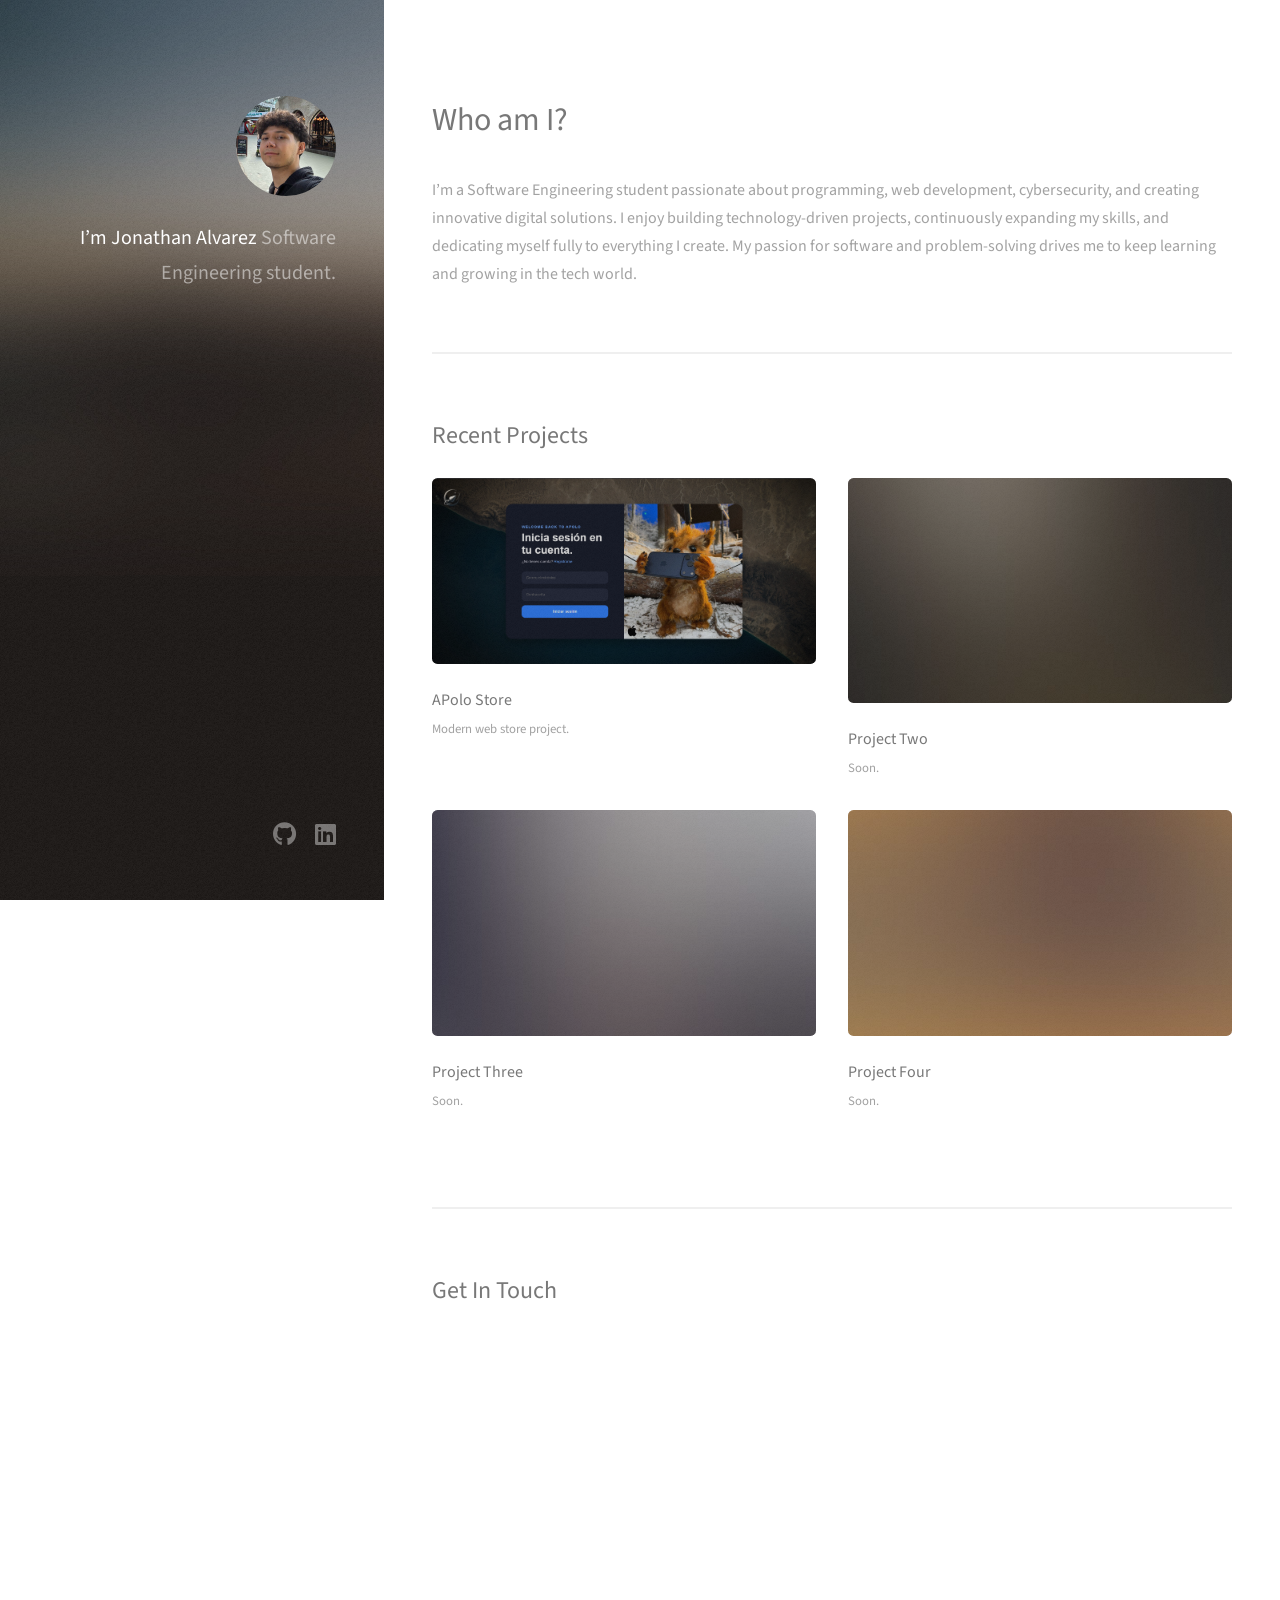
==== commit 1a8493c7: "Update index.html" ====
--- a/index.html
+++ b/index.html
@@ -40,7 +40,7 @@
 		<div id="main">
 
 			<!-- One -->
-			<section id="one" data-aos="fade-up">
+			<section id="one" data-aos="fade">
 
 				<header class="major">
 					<h2>Who am I?</h2>
@@ -59,14 +59,15 @@
 			</section>
 
 			<!-- Two -->
-<section id="two" data-aos="fade-up">
+<section id="two" data-aos="fade">
 
 	<h2>Recent Projects</h2>
 
 	<div class="row">
 
-		<article class="col-6 col-12-xsmall work-item"
-		data-aos="fade-up"
+		<!-- Project 1 -->
+		<article class="col-6 col-12-xsmall work-item"
+		data-aos="fade"
 		data-aos-delay="100">
 
 			<a href="images/fulls/01.png" class="image fit">
@@ -78,42 +79,45 @@
 
 		</article>
 
-		<article class="col-6 col-12-xsmall work-item"
-		data-aos="fade-up"
-		data-aos-delay="200">
+		<!-- Project 2 -->
+		<article class="col-6 col-12-xsmall work-item"
+		data-aos="fade"
+		data-aos-delay="300">
 
 			<a href="images/fulls/02.jpg" class="image fit">
 				<img src="images/thumbs/02.jpg" alt="" />
 			</a>
 
 			<h3>Project Two</h3>
-			<p>Cybersecurity focused solution.</p>
-
-		</article>
-
-		<article class="col-6 col-12-xsmall work-item"
-		data-aos="fade-up"
-		data-aos-delay="300">
+			<p>Soon.</p>
+
+		</article>
+
+		<!-- Project 3 -->
+		<article class="col-6 col-12-xsmall work-item"
+		data-aos="fade"
+		data-aos-delay="500">
 
 			<a href="images/fulls/03.jpg" class="image fit">
 				<img src="images/thumbs/03.jpg" alt="" />
 			</a>
 
 			<h3>Project Three</h3>
-			<p>Responsive website design.</p>
-
-		</article>
-
-		<article class="col-6 col-12-xsmall work-item"
-		data-aos="fade-up"
-		data-aos-delay="400">
+			<p>Soon.</p>
+
+		</article>
+
+		<!-- Project 4 -->
+		<article class="col-6 col-12-xsmall work-item"
+		data-aos="fade"
+		data-aos-delay="700">
 
 			<a href="images/fulls/04.jpg" class="image fit">
 				<img src="images/thumbs/04.jpg" alt="" />
 			</a>
 
 			<h3>Project Four</h3>
-			<p>Personal portfolio development.</p>
+			<p>Soon.</p>
 
 		</article>
 
@@ -122,7 +126,7 @@
 </section>
 
 			<!-- Three -->
-			<section id="two" data-aos="fade-up" data-aos-duration="2500">
+			<section id="two" data-aos="fade" data-aos-duration="2500">
 
 				<h2>Get In Touch</h2>
 
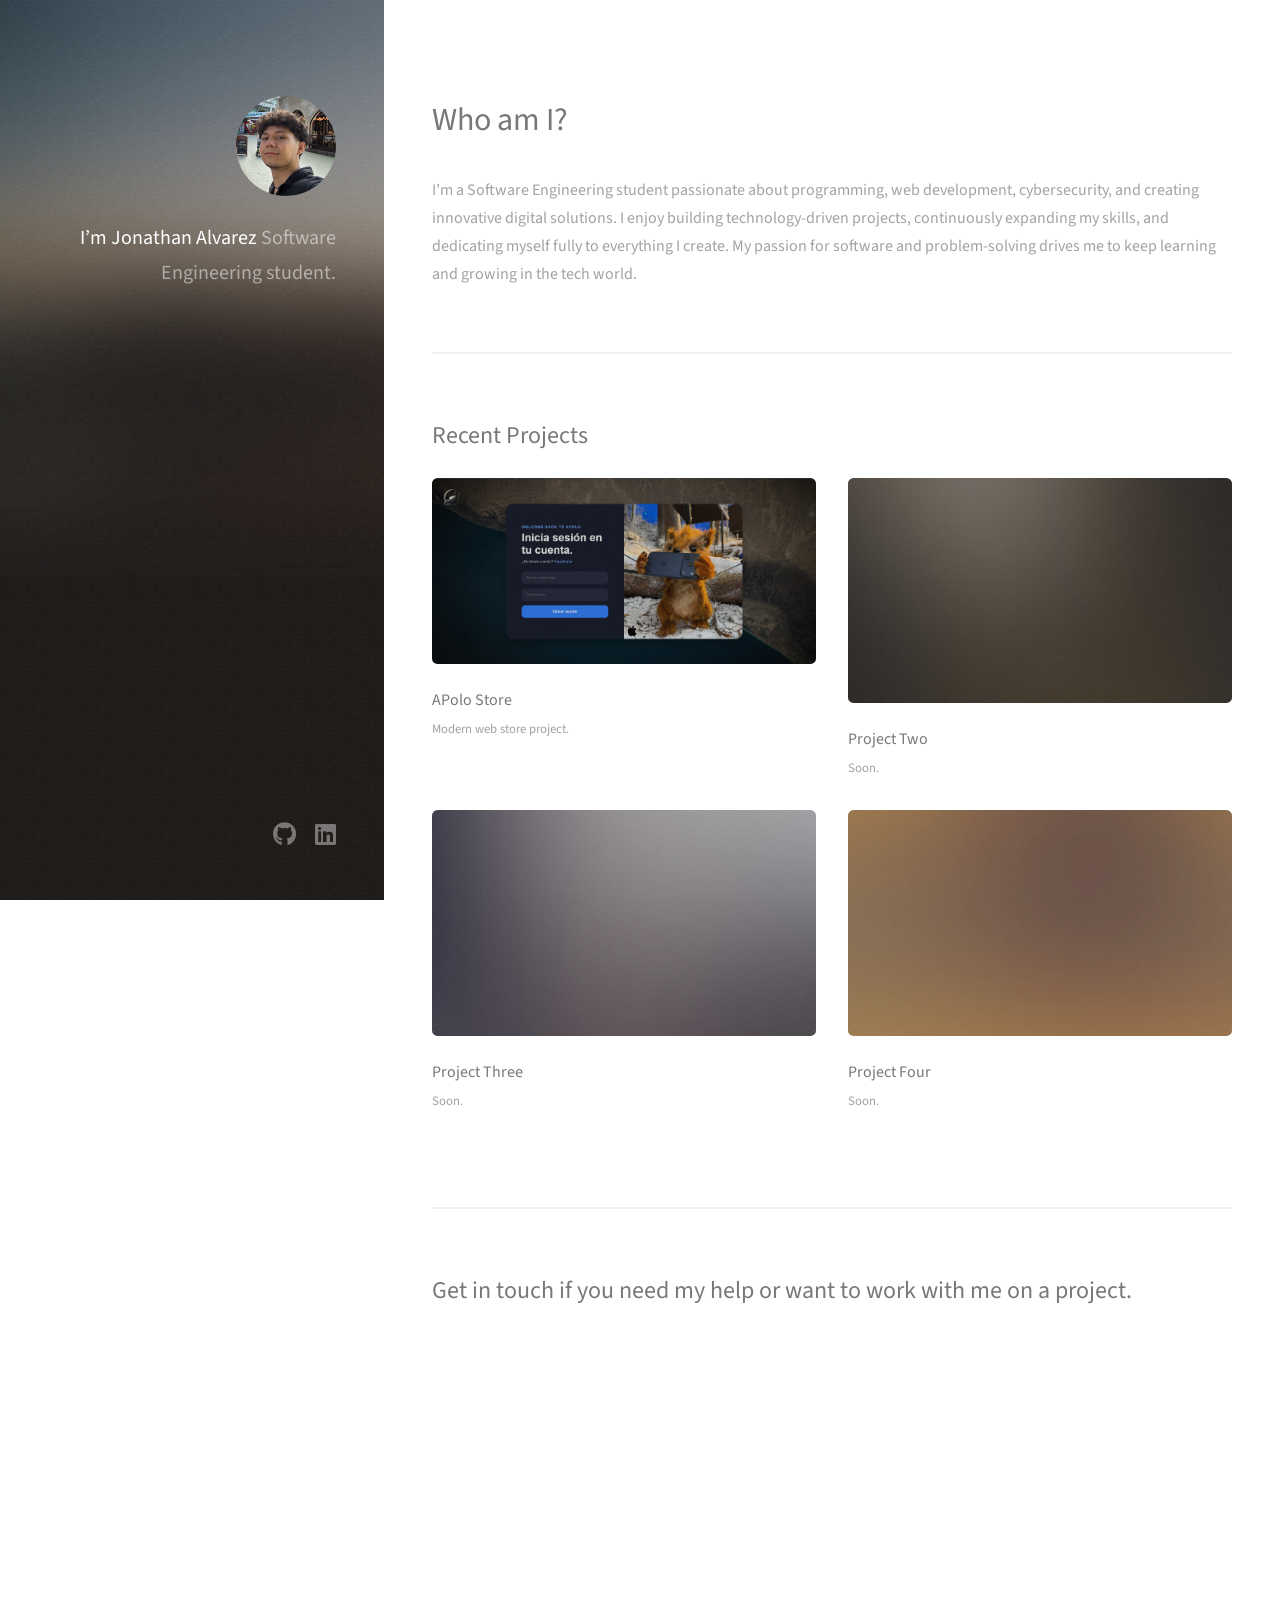
==== commit 45250f5b: "Update index.html" ====
--- a/index.html
+++ b/index.html
@@ -128,7 +128,7 @@
 			<!-- Three -->
 			<section id="two" data-aos="fade" data-aos-duration="2500">
 
-				<h2>Get In Touch</h2>
+				<h2>Get in touch if you need my help or want to work with me on a project.</h2>
 
 				<div class="row">
 
@@ -215,8 +215,8 @@
 
 		<script>
 			AOS.init({
-	duration: 2200,
-	delay: 100,
+	duration: 2800,
+	delay: 300,
 	easing: 'ease-in-out',
 	once: true
 });
